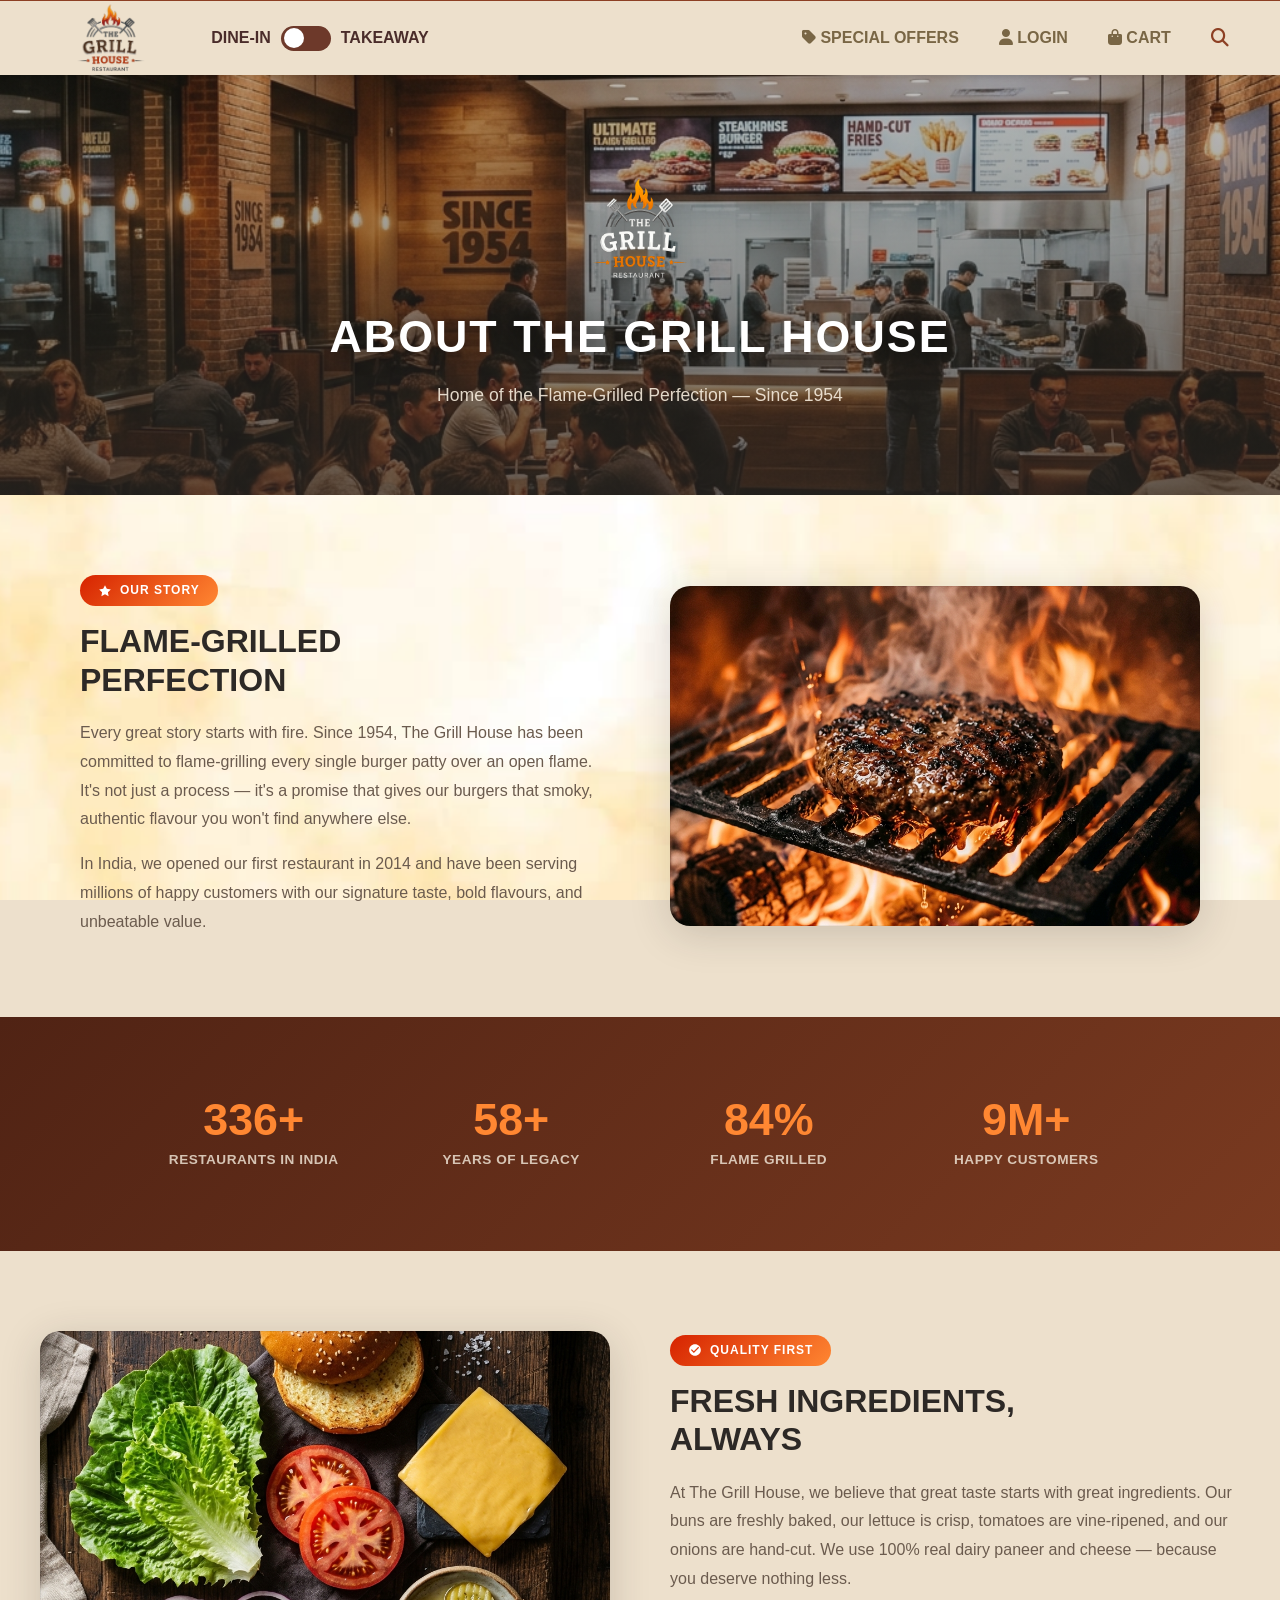
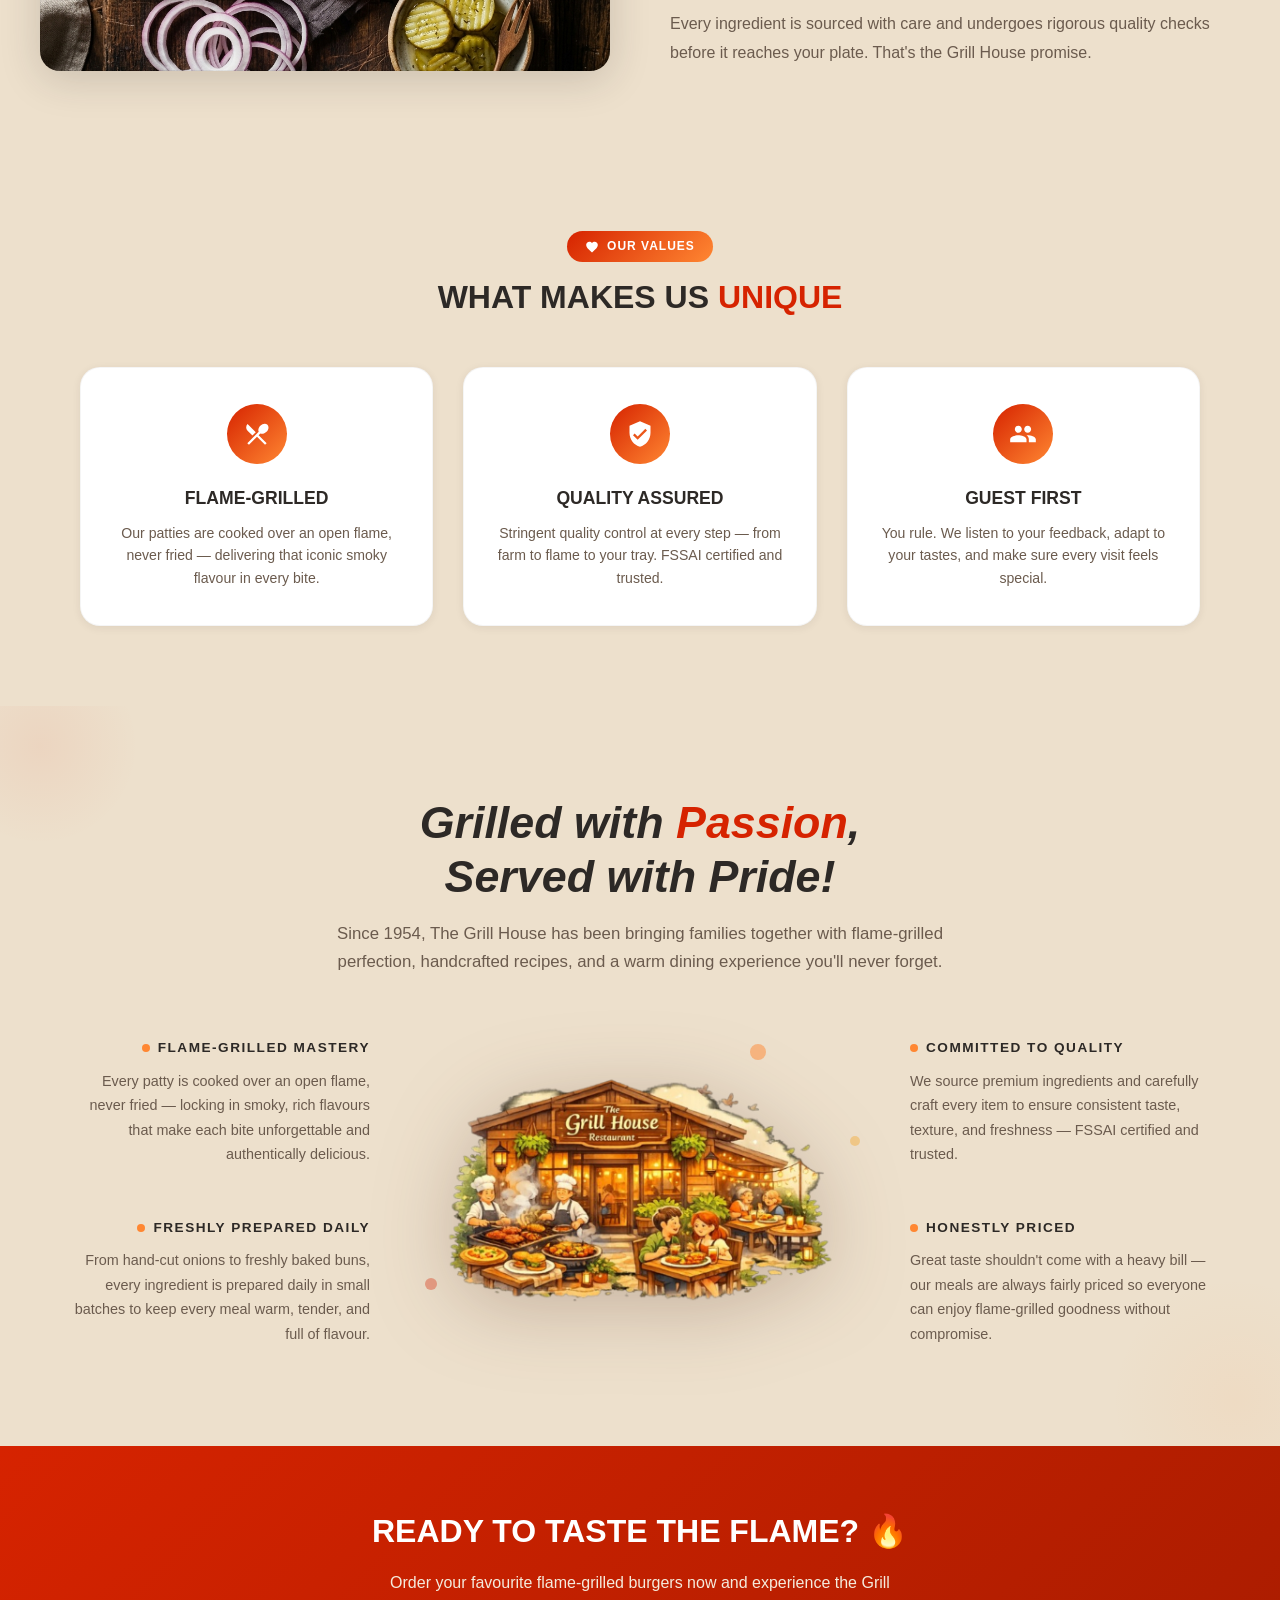
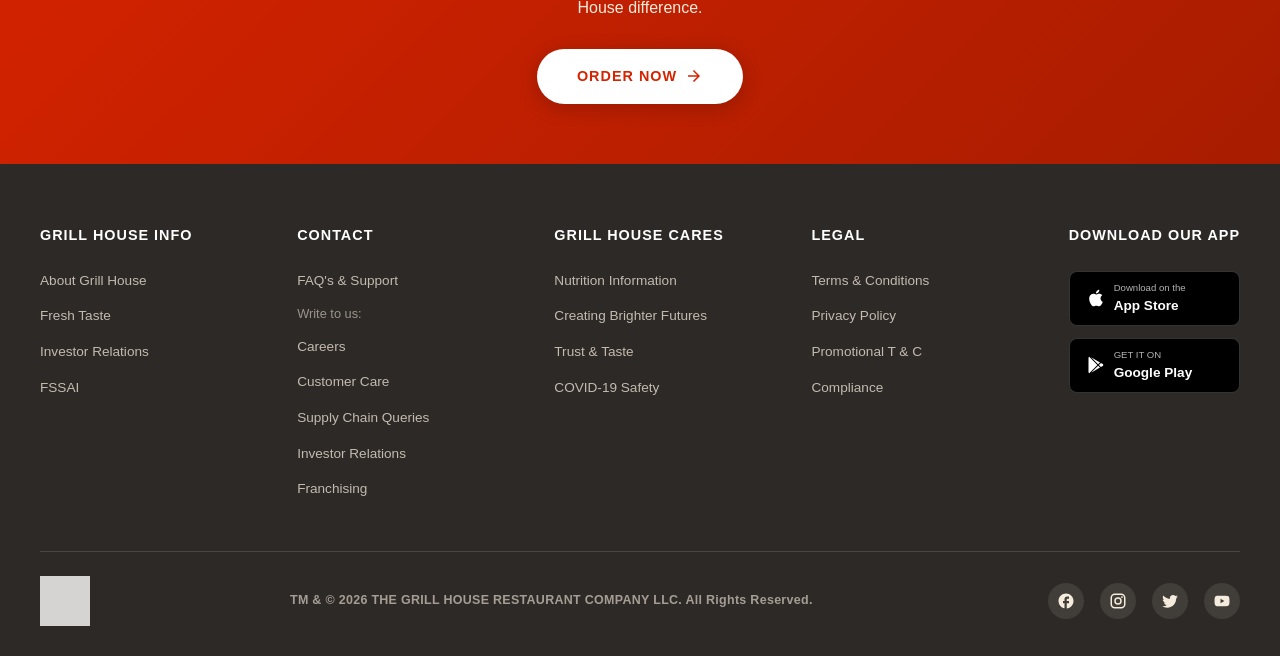
==== about.html @ 60cf0e02 "Initial commit - The Grill House website" ====
<!DOCTYPE html>
<html lang="en">
<head>
    <meta charset="UTF-8">
    <meta name="viewport" content="width=device-width, initial-scale=1.0">
    <title>The Grill House</title>
    <link href="https://fonts.googleapis.com/css2?family=Poppins:wght@400;500;600;700&display=swap" rel="stylesheet">
    <link rel="stylesheet" href="styles.css">
    <link rel="stylesheet" href="about.css">
    <link rel="stylesheet" href="los.css">
    <link rel="stylesheet" href="style.css">
    <link rel="stylesheet" href="https://cdnjs.cloudflare.com/ajax/libs/font-awesome/6.4.0/css/all.min.css">
</head>
<body>
  <!-- ================= LOGIN POPUP ================= -->
<div class="login-overlay" id="loginOverlay">
    <div class="login-popup">
        <button class="close-popup">&times;</button>
        <div class="login-logo">
            <img src="images/logo 1.png" alt="Logo">
        </div>
        <h2>Welcome</h2>
        <p class="login-text" id="loginMessage">
            Enter your mobile number to continue
        </p>
        <!-- Name (Only New Customer) -->
        <div class="input-box" id="nameBox" style="display:none;">
            <input type="text" id="txtName"placeholder="Enter your full name">
        </div>
        <!-- Mobile Number -->
        <div class="mobile-box" id="mobileBox">
            <span>+91</span>
            <input type="text" id="txtPhone"maxlength="10"placeholder="Enter mobile number">
        </div>
        <!-- OTP Box (Hidden) -->
        <div class="input-box" id="otpBox" style="display:none;">
            <input type="text"id="txtOTP"maxlength="6"placeholder="Enter 6 Digit OTP">
        </div>
        <!-- Main Button -->
        <button id="continueBtn">
            CONTINUE
        </button>
        <!-- Back Button -->
        <button id="backBtn" style="display:none;
                   margin-top:10px;
                   width:100%;
                   padding:12px;
                   border:none;
                   border-radius:8px;
                   cursor:pointer;
                   background:#ececec;">
            BACK
        </button>
      
        <div class="popup-footer">
            By continuing you agree to our
            <a href="#">Terms & Conditions</a>
            &
            <a href="#">Privacy Policy</a>
        </div>
    </div>
</div>
  <div class="about-page">
  <nav class="navbar">
    <div class="nav-left">
        <img src="images/logo 1.png" alt="Logo" class="logo-img">
        <div class="toggle-container" onclick="toggleMode()">
            <span class="label-text">DINE-IN</span>
            <div id="switch" class="toggle-switch"></div>
            <span class="label-text">TAKEAWAY</span>
        </div>
    </div>
    
    <div class="nav-right">
        <span class="nav-item" onclick="window.location.href='special.html'"><i class="fas fa-tag"></i> SPECIAL OFFERS</span>
        <!-- <span class="nav-item"><i class="fas fa-chair"></i> TABLE ZONE</span> -->
        <span class="nav-item" id="loginBtn">
    <i class="fas fa-user"></i> LOGIN
</span>
        <span class="nav-item"><i class="fas fa-shopping-bag"></i> CART</span>
        <button class="search-btn" onclick="window.location.href='search.html'"><i class="fas fa-search"></i></button>
    </div>
</nav>
    <!-- ===== MAIN CONTENT ===== -->
    <main class="about-main">
      <!-- Hero -->
      <section class="about-hero">
        <img src="assets/about-hero.png" alt="The Grill House Restaurant" class="about-hero-img" />
        <div class="about-hero-overlay">
          <img src="images/logo.png" alt="The Grill House Restaurant" class="hero-logo" />
          <h1>About The Grill House</h1>
          <p>Home of the Flame-Grilled Perfection — Since 1954</p>
        </div>
      </section>
      <!-- Our Story -->
      <section class="about-section reveal">
        <div class="content-row">
          <div class="content-text">
            <div class="section-badge">
              <svg viewBox="0 0 24 24"><path d="M12 2l3.09 6.26L22 9.27l-5 4.87 1.18 6.88L12 17.77l-6.18 3.25L7 14.14 2 9.27l6.91-1.01L12 2z"/></svg>
              Our Story
            </div>
            <h2 class="section-title">Flame-Grilled<br/>Perfection</h2>
            <p class="section-text">
              Every great story starts with fire. Since 1954, The Grill House has been committed to flame-grilling every single burger patty over an open flame. It's not just a process — it's a promise that gives our burgers that smoky, authentic flavour you won't find anywhere else.
            </p>
            <p class="section-text" style="margin-top: 16px;">
              In India, we opened our first restaurant in 2014 and have been serving millions of happy customers with our signature taste, bold flavours, and unbeatable value.
            </p>
          </div>
          <div class="content-image">
            <img src="assets/flame-grilled.png" alt="Flame-grilled burger patty" />
          </div>
        </div>
      </section>
      <!-- Stats -->
      <section class="stats-section">
        <div class="stats-grid reveal">
          <div class="stat-item">
            <div class="stat-number" data-target="400" data-suffix="+">0</div>
            <div class="stat-label">Restaurants in India</div>
          </div>
          <div class="stat-item">
            <div class="stat-number" data-target="70" data-suffix="+">0</div>
            <div class="stat-label">Years of Legacy</div>
          </div>
          <div class="stat-item">
            <div class="stat-number" data-target="100" data-suffix="%">0</div>
            <div class="stat-label">Flame Grilled</div>
          </div>
          <div class="stat-item">
            <div class="stat-number" data-target="11" data-suffix="M+">0</div>
            <div class="stat-label">Happy Customers</div>
          </div>
        </div>
      </section>
      <!-- Fresh Ingredients -->
      <section class="about-section alt-bg">
        <div class="about-section-inner reveal">
          <div class="content-row reverse">
            <div class="content-text">
              <div class="section-badge">
                <svg viewBox="0 0 24 24"><path d="M12 2C6.48 2 2 6.48 2 12s4.48 10 10 10 10-4.48 10-10S17.52 2 12 2zm-2 15l-5-5 1.41-1.41L10 14.17l7.59-7.59L19 8l-9 9z"/></svg>
                Quality First
              </div>
              <h2 class="section-title">Fresh Ingredients,<br/>Always</h2>
              <p class="section-text">
                At The Grill House, we believe that great taste starts with great ingredients. Our buns are freshly baked, our lettuce is crisp, tomatoes are vine-ripened, and our onions are hand-cut. We use 100% real dairy paneer and cheese — because you deserve nothing less.
              </p>
              <p class="section-text" style="margin-top: 16px;">
                Every ingredient is sourced with care and undergoes rigorous quality checks before it reaches your plate. That's the Grill House promise.
              </p>
            </div>
            <div class="content-image">
              <img src="assets/fresh-ingredients.png" alt="Fresh burger ingredients" />
            </div>
          </div>
        </div>
      </section>
      <!-- Our Values -->
      <section class="about-section">
        <div style="text-align: center;" class="reveal">
          <div class="section-badge" style="margin: 0 auto 16px;">
            <svg viewBox="0 0 24 24"><path d="M12 21.35l-1.45-1.32C5.4 15.36 2 12.28 2 8.5 2 5.42 4.42 3 7.5 3c1.74 0 3.41.81 4.5 2.09C13.09 3.81 14.76 3 16.5 3 19.58 3 22 5.42 22 8.5c0 3.78-3.4 6.86-8.55 11.54L12 21.35z"/></svg>
            Our Values
          </div>
          <h2 class="section-title" style="text-align: center;">What Makes Us <span style="color: var(--bk-red);">Unique</span></h2>
        </div>
        <div class="values-grid">
          <div class="value-card reveal">
            <div class="value-icon">
              <svg viewBox="0 0 24 24"><path d="M8.1 13.34l2.83-2.83L3.91 3.5a4.008 4.008 0 0 0 0 5.66l4.19 4.18zm6.78-1.81c1.53.71 3.68.21 5.27-1.38 1.91-1.91 2.28-4.65.81-6.12-1.46-1.46-4.2-1.1-6.12.81-1.59 1.59-2.09 3.74-1.38 5.27L3.7 19.87l1.41 1.41L12 14.41l6.88 6.88 1.41-1.41L13.41 13l1.47-1.47z"/></svg>
            </div>
            <h3>Flame-Grilled</h3>
            <p>Our patties are cooked over an open flame, never fried — delivering that iconic smoky flavour in every bite.</p>
          </div>
          <div class="value-card reveal">
            <div class="value-icon">
              <svg viewBox="0 0 24 24"><path d="M12 1L3 5v6c0 5.55 3.84 10.74 9 12 5.16-1.26 9-6.45 9-12V5l-9-4zm-2 16l-4-4 1.41-1.41L10 14.17l6.59-6.59L18 9l-8 8z"/></svg>
            </div>
            <h3>Quality Assured</h3>
            <p>Stringent quality control at every step — from farm to flame to your tray. FSSAI certified and trusted.</p>
          </div>
          <div class="value-card reveal">
            <div class="value-icon">
              <svg viewBox="0 0 24 24"><path d="M16 11c1.66 0 2.99-1.34 2.99-3S17.66 5 16 5c-1.66 0-3 1.34-3 3s1.34 3 3 3zm-8 0c1.66 0 2.99-1.34 2.99-3S9.66 5 8 5C6.34 5 5 6.34 5 8s1.34 3 3 3zm0 2c-2.33 0-7 1.17-7 3.5V19h14v-2.5c0-2.33-4.67-3.5-7-3.5zm8 0c-.29 0-.62.02-.97.05 1.16.84 1.97 1.97 1.97 3.45V19h6v-2.5c0-2.33-4.67-3.5-7-3.5z"/></svg>
            </div>
            <h3>Guest First</h3>
            <p>You rule. We listen to your feedback, adapt to your tastes, and make sure every visit feels special.</p>
          </div>
        </div>
      </section>
      <!-- Grilled with Passion Section -->
      <section class="passion-section">
        <div class="passion-header reveal">
          <h2>Grilled with <span>Passion</span>,<br/>Served with Pride!</h2>
          <p class="passion-subtitle">
            Since 1954, The Grill House has been bringing families together with flame-grilled perfection,
            handcrafted recipes, and a warm dining experience you'll never forget.
          </p>
        </div>
        <div class="passion-layout reveal">
          <!-- Left Features -->
          <div class="passion-features-left">
            <div class="passion-feature">
              <h3><span class="feature-dot"></span> Flame-Grilled Mastery</h3>
              <p>
                Every patty is cooked over an open flame, never fried — locking in smoky, rich flavours that
                make each bite unforgettable and authentically delicious.
              </p>
            </div>
            <div class="passion-feature">
              <h3><span class="feature-dot"></span> Freshly Prepared Daily</h3>
              <p>
                From hand-cut onions to freshly baked buns, every ingredient is prepared daily in small batches
                to keep every meal warm, tender, and full of flavour.
              </p>
            </div>
          </div>
          <!-- Center Image -->
          <div class="passion-center">
            <img src="assets/grillhouse-illustration.png" alt="The Grill House Restaurant Illustration" class="passion-center-img" />
            <span class="deco-spark"></span>
            <span class="deco-spark"></span>
            <span class="deco-spark"></span>
          </div>
          <!-- Right Features -->
          <div class="passion-features-right">
            <div class="passion-feature">
              <h3><span class="feature-dot"></span> Committed to Quality</h3>
              <p>
                We source premium ingredients and carefully craft every item to ensure consistent taste,
                texture, and freshness — FSSAI certified and trusted.
              </p>
            </div>
            <div class="passion-feature">
              <h3><span class="feature-dot"></span> Honestly Priced</h3>
              <p>
                Great taste shouldn't come with a heavy bill — our meals are always fairly priced so everyone
                can enjoy flame-grilled goodness without compromise.
              </p>
            </div>
          </div>
        </div>
      </section>
      <!-- CTA -->
      <section class="cta-banner">
        <h2 class="reveal">Ready to Taste the Flame? 🔥</h2>
        <p class="reveal">Order your favourite flame-grilled burgers now and experience the Grill House difference.</p>
        <a href="menu.html" class="cta-btn reveal">
          Order Now
          <svg width="18" height="18" viewBox="0 0 24 24" fill="currentColor"><path d="M12 4l-1.41 1.41L16.17 11H4v2h12.17l-5.58 5.59L12 20l8-8z"/></svg>
        </a>
      </section>
    </main>
    <!-- ===== FOOTER ===== -->
    <footer class="footer">
      <div class="footer-content">
        <div class="footer-section">
          <h3>Grill House Info</h3>
          <ul>
            <li><a href="about.html">About Grill House</a></li>
            <li><a href="#">Fresh Taste</a></li>
            <li><a href="#">Investor Relations</a></li>
            <li><a href="#">FSSAI</a></li>
          </ul>
        </div>
        <div class="footer-section">
          <h3>Contact</h3>
          <ul>
            <li><a href="#">FAQ's &amp; Support</a></li>
            <li class="sub-label">Write to us:</li>
            <li><a href="#">Careers</a></li>
            <li><a href="#">Customer Care</a></li>
            <li><a href="#">Supply Chain Queries</a></li>
            <li><a href="#">Investor Relations</a></li>
            <li><a href="#">Franchising</a></li>
          </ul>
        </div>
        <div class="footer-section">
          <h3>Grill House Cares</h3>
          <ul>
            <li><a href="#">Nutrition Information</a></li>
            <li><a href="#">Creating Brighter Futures</a></li>
            <li><a href="#">Trust &amp; Taste</a></li>
            <li><a href="#">COVID-19 Safety</a></li>
          </ul>
        </div>
        <div class="footer-section">
          <h3>Legal</h3>
          <ul>
            <li><a href="#">Terms &amp; Conditions</a></li>
            <li><a href="#">Privacy Policy</a></li>
            <li><a href="#">Promotional T &amp; C</a></li>
            <li><a href="#">Compliance</a></li>
          </ul>
        </div>
        <div class="footer-apps">
          <h3>Download Our App</h3>
          <a href="#" class="app-badge" aria-label="Download on App Store">
            <svg viewBox="0 0 24 24"><path d="M18.71 19.5C17.88 20.74 17 21.95 15.66 21.97C14.32 22 13.89 21.2 12.37 21.2C10.84 21.2 10.37 21.95 9.1 22C7.79 22.05 6.8 20.68 5.96 19.47C4.25 17 2.94 12.45 4.7 9.39C5.57 7.87 7.13 6.91 8.82 6.88C10.1 6.86 11.32 7.75 12.11 7.75C12.89 7.75 14.37 6.68 15.92 6.84C16.57 6.87 18.39 7.1 19.56 8.82C19.47 8.88 17.39 10.1 17.41 12.63C17.44 15.65 20.06 16.66 20.09 16.67C20.06 16.74 19.67 18.11 18.71 19.5ZM13 3.5C13.73 2.67 14.94 2.04 15.94 2C16.07 3.17 15.6 4.35 14.9 5.19C14.21 6.04 13.07 6.7 11.95 6.61C11.8 5.46 12.36 4.26 13 3.5Z"/></svg>
            <div class="app-badge-text">
              <span>Download on the</span>
              <strong>App Store</strong>
            </div>
          </a>
          <a href="#" class="app-badge" aria-label="Get it on Google Play">
            <svg viewBox="0 0 24 24"><path d="M3 20.5V3.5C3 2.91 3.34 2.39 3.84 2.15L13.69 12L3.84 21.85C3.34 21.6 3 21.09 3 20.5ZM16.81 15.12L6.05 21.34L14.54 12.85L16.81 15.12ZM20.16 10.81C20.5 11.08 20.75 11.5 20.75 12C20.75 12.5 20.53 12.9 20.18 13.18L17.89 14.5L15.39 12L17.89 9.5L20.16 10.81ZM6.05 2.66L16.81 8.88L14.54 11.15L6.05 2.66Z"/></svg>
            <div class="app-badge-text">
              <span>GET IT ON</span>
              <strong>Google Play</strong>
            </div>
          </a>
        </div>
      </div>
      <div class="footer-bottom">
        <div class="footer-bottom-left">
          <img src="assets/logo.png" alt="The Grill House Restaurant" class="footer-bottom-logo" />
          <span class="footer-copyright">TM & © 2026 THE GRILL HOUSE RESTAURANT COMPANY LLC. All Rights Reserved.</span>
        </div>
        <div class="footer-socials">
          <a href="#" class="social-icon" aria-label="Facebook">
            <svg viewBox="0 0 24 24"><path d="M22 12c0-5.52-4.48-10-10-10S2 6.48 2 12c0 4.84 3.44 8.87 8 9.8V15H8v-3h2V9.5C10 7.57 11.57 6 13.5 6H16v3h-2c-.55 0-1 .45-1 1v2h3v3h-3v6.95c5.05-.5 9-4.76 9-9.95z"/></svg>
          </a>
          <a href="#" class="social-icon" aria-label="Instagram">
            <svg viewBox="0 0 24 24"><path d="M7.8 2h8.4C19.4 2 22 4.6 22 7.8v8.4a5.8 5.8 0 0 1-5.8 5.8H7.8C4.6 22 2 19.4 2 16.2V7.8A5.8 5.8 0 0 1 7.8 2m-.2 2A3.6 3.6 0 0 0 4 7.6v8.8C4 18.39 5.61 20 7.6 20h8.8a3.6 3.6 0 0 0 3.6-3.6V7.6C20 5.61 18.39 4 16.4 4H7.6m9.65 1.5a1.25 1.25 0 1 1 0 2.5 1.25 1.25 0 0 1 0-2.5M12 7a5 5 0 1 1 0 10 5 5 0 0 1 0-10m0 2a3 3 0 1 0 0 6 3 3 0 0 0 0-6z"/></svg>
          </a>
          <a href="#" class="social-icon" aria-label="Twitter">
            <svg viewBox="0 0 24 24"><path d="M22.46 6c-.77.35-1.6.58-2.46.69.88-.53 1.56-1.37 1.88-2.38-.83.5-1.75.85-2.72 1.05C18.37 4.5 17.26 4 16 4c-2.35 0-4.27 1.92-4.27 4.29 0 .34.04.67.11.98C8.28 9.09 5.11 7.38 3 4.79c-.37.63-.58 1.37-.58 2.15 0 1.49.75 2.81 1.91 3.56-.71 0-1.37-.2-1.95-.5v.03c0 2.08 1.48 3.82 3.44 4.21a4.22 4.22 0 0 1-1.93.07 4.28 4.28 0 0 0 4 2.98 8.521 8.521 0 0 1-5.33 1.84c-.34 0-.68-.02-1.02-.06C3.44 20.29 5.7 21 8.12 21 16 21 20.33 14.46 20.33 8.79c0-.19 0-.37-.01-.56.84-.6 1.56-1.36 2.14-2.23z"/></svg>
          </a>
          <a href="#" class="social-icon" aria-label="YouTube">
            <svg viewBox="0 0 24 24"><path d="M10 15l5.19-3L10 9v6m11.56-7.83c.13.47.22 1.1.28 1.9.07.8.1 1.49.1 2.09L22 12c0 2.19-.16 3.8-.44 4.83-.25.9-.83 1.48-1.73 1.73-.47.13-1.33.22-2.65.28-1.3.07-2.49.1-3.59.1L12 19c-4.19 0-6.8-.16-7.83-.44-.9-.25-1.48-.83-1.73-1.73-.13-.47-.22-1.1-.28-1.9-.07-.8-.1-1.49-.1-2.09L2 12c0-2.19.16-3.8.44-4.83.25-.9.83-1.48 1.73-1.73.47-.13 1.33-.22 2.65-.28 1.3-.07 2.49-.1 3.59-.1L12 5c4.19 0 6.8.16 7.83.44.9.25 1.48.83 1.73 1.73z"/></svg>
          </a>
        </div>
      </div>
    </footer>
  </div>
  <script src="cart.js"></script>
<script src="script.js"></script>
<script src="js/firebase-login.js"></script>
</body>
</html>
---- styles.css ----
/* ===== THE GRILL HOUSE RESTAURANT - SHARED STYLES ===== */

/* Google Font Import - "Outfit" gives a rounded, bold, friendly feel similar to The Grill House's "Flame" font */
@import url('https://fonts.googleapis.com/css2?family=Outfit:wght@400;500;600;700;800;900&display=swap');

/* ===== CSS VARIABLES (Design Tokens) ===== */
:root {
  /* Brand Colors */
  --bk-red: #D62300;
  --bk-red-dark: #A81C00;
  --bk-orange: #FF8732;
  --bk-yellow: #F5A623;
  --bk-brown: #502314;
  --bk-brown-light: #7A3A20;

  /* Backgrounds */
  --bg-cream: #F5EBDC;
  --bg-cream-dark: #EDE0CC;
  --bg-white: #FFFFFF;
  --bg-footer: #2D2926;
  --bg-overlay: rgba(0, 0, 0, 0.55);

  /* Text */
  --text-primary: #2D2926;
  --text-secondary: #6B5B4E;
  --text-muted: #9A8C7F;
  --text-white: #FFFFFF;
  --text-cream: #F5EBDC;

  /* Spacing */
  --nav-height: 85px;

  /* Border Radius */
  --radius-sm: 8px;
  --radius-md: 12px;
  --radius-lg: 20px;
  --radius-xl: 28px;
  --radius-pill: 50px;

  /* Shadows */
  --shadow-sm: 0 2px 8px rgba(45, 41, 38, 0.08);
  --shadow-md: 0 4px 20px rgba(45, 41, 38, 0.12);
  --shadow-lg: 0 8px 40px rgba(45, 41, 38, 0.18);
  --shadow-glow: 0 0 30px rgba(214, 35, 0, 0.15);

  /* Transitions */
  --transition-fast: 0.2s ease;
  --transition-base: 0.3s ease;
  --transition-smooth: 0.4s cubic-bezier(0.25, 0.46, 0.45, 0.94);
}

/* ===== RESET & BASE ===== */
*,
*::before,
*::after {
  margin: 0;
  padding: 0;
  box-sizing: border-box;
}

html {
  scroll-behavior: smooth;
  -webkit-text-size-adjust: 100%;
}

body {
  font-family: 'Outfit', sans-serif;
  background-color: var(--bg-cream);
  color: var(--text-primary);
  line-height: 1.6;
  overflow-x: hidden;
  -webkit-font-smoothing: antialiased;
  -moz-osx-font-smoothing: grayscale;
}

a {
  text-decoration: none;
  color: inherit;
  transition: color var(--transition-fast);
}

img {
  max-width: 100%;
  height: auto;
  display: block;
}

ul, ol {
  list-style: none;
}

button {
  font-family: inherit;
  cursor: pointer;
  border: none;
  outline: none;
}

input {
  font-family: inherit;
  outline: none;
  border: none;
}

/* ===== HEADER / NAVBAR ===== */
.navbar {
  position: fixed;
  top: 0;
  left: 0;
  width: 100%;
  height: var(--nav-height);
  background: var(--bg-white);
  display: flex;
  align-items: center;
  justify-content: space-between;
  padding: 0 40px;
  z-index: 1000;
  box-shadow: var(--shadow-sm);
  transition: box-shadow var(--transition-base);
}

.navbar.scrolled {
  box-shadow: var(--shadow-md);
}

.nav-left {
  display: flex;
  align-items: center;
  gap: 28px;
}

.nav-logo {
  width: 56px;
  height: 56px;
  object-fit: contain;
  transition: transform var(--transition-base);
}

.nav-logo:hover {
  transform: scale(1.05);
}

/* Delivery / Dine-in Toggle */
.nav-toggle {
  display: flex;
  align-items: center;
  background: var(--bg-cream);
  border-radius: var(--radius-pill);
  padding: 4px;
  gap: 0;
}

.toggle-btn {
  padding: 8px 18px;
  border-radius: var(--radius-pill);
  font-size: 0.8rem;
  font-weight: 700;
  text-transform: uppercase;
  letter-spacing: 0.5px;
  color: var(--text-secondary);
  background: transparent;
  transition: all var(--transition-base);
  white-space: nowrap;
}

.toggle-btn.active {
  background: var(--bk-brown);
  color: var(--text-white);
}

.toggle-btn:hover:not(.active) {
  color: var(--text-primary);
}

/* Nav Right Links */
.nav-right {
  display: flex;
  align-items: center;
  gap: 24px;
}

.nav-link {
  display: flex;
  align-items: center;
  gap: 6px;
  font-size: 0.85rem;
  font-weight: 600;
  text-transform: uppercase;
  letter-spacing: 0.3px;
  color: var(--text-primary);
  transition: color var(--transition-fast);
  white-space: nowrap;
}

.nav-link:hover {
  color: var(--bk-red);
}

.nav-link svg {
  width: 18px;
  height: 18px;
  fill: currentColor;
}

.nav-link.active {
  color: var(--bk-red);
}

/* Mobile Menu Button */
.mobile-menu-btn {
  display: none;
  flex-direction: column;
  gap: 5px;
  padding: 6px;
  background: transparent;
}

.mobile-menu-btn span {
  display: block;
  width: 24px;
  height: 2.5px;
  background: var(--text-primary);
  border-radius: 2px;
  transition: all var(--transition-base);
}

/* ===== FOOTER ===== */
.footer {
  background: var(--bg-footer);
  color: var(--text-cream);
  padding: 60px 40px 30px;
}

.footer-content {
  max-width: 1200px;
  margin: 0 auto;
  display: grid;
  grid-template-columns: repeat(4, 1fr) auto;
  gap: 40px;
  padding-bottom: 40px;
  border-bottom: 1px solid rgba(245, 235, 220, 0.15);
}

.footer-section h3 {
  font-size: 0.9rem;
  font-weight: 800;
  text-transform: uppercase;
  letter-spacing: 1px;
  margin-bottom: 20px;
  color: var(--text-white);
}

.footer-section ul li {
  margin-bottom: 10px;
}

.footer-section ul li a {
  font-size: 0.85rem;
  font-weight: 400;
  color: var(--text-cream);
  opacity: 0.75;
  transition: opacity var(--transition-fast);
}

.footer-section ul li a:hover {
  opacity: 1;
  color: var(--bk-orange);
}

.footer-section .sub-label {
  font-size: 0.8rem;
  font-weight: 500;
  color: var(--text-cream);
  opacity: 0.55;
  margin-top: 12px;
  margin-bottom: 8px;
}

.footer-apps {
  display: flex;
  flex-direction: column;
  gap: 12px;
}

.footer-apps h3 {
  font-size: 0.9rem;
  font-weight: 800;
  text-transform: uppercase;
  letter-spacing: 1px;
  margin-bottom: 12px;
  color: var(--text-white);
}

.app-badge {
  display: inline-flex;
  align-items: center;
  gap: 8px;
  background: #000;
  color: #fff;
  padding: 8px 16px;
  border-radius: var(--radius-sm);
  font-size: 0.75rem;
  font-weight: 500;
  transition: transform var(--transition-fast);
  border: 1px solid rgba(255, 255, 255, 0.2);
}

.app-badge:hover {
  transform: translateY(-2px);
}

.app-badge svg {
  width: 20px;
  height: 20px;
  fill: #fff;
}

.app-badge-text span {
  display: block;
  font-size: 0.6rem;
  opacity: 0.7;
}

.app-badge-text strong {
  font-size: 0.85rem;
  font-weight: 700;
}

/* Footer Bottom */
.footer-bottom {
  max-width: 1200px;
  margin: 0 auto;
  display: flex;
  align-items: center;
  justify-content: space-between;
  padding-top: 24px;
}

.footer-bottom-left {
  display: flex;
  align-items: center;
  gap: 20px;
}

.footer-bottom-logo {
  width: 40px;
  height: 40px;
  object-fit: contain;
  filter: brightness(0) invert(1);
  opacity: 0.8;
}

.footer-copyright {
  font-size: 0.78rem;
  font-weight: 600;
  color: var(--text-cream);
  opacity: 0.6;
  letter-spacing: 0.3px;
}

.footer-socials {
  display: flex;
  gap: 16px;
}

.social-icon {
  width: 36px;
  height: 36px;
  display: flex;
  align-items: center;
  justify-content: center;
  border-radius: 50%;
  background: rgba(245, 235, 220, 0.1);
  transition: all var(--transition-base);
}

.social-icon:hover {
  background: var(--bk-red);
  transform: translateY(-2px);
}

.social-icon svg {
  width: 18px;
  height: 18px;
  fill: var(--text-cream);
}

/* ===== UTILITY CLASSES ===== */
.container {
  max-width: 1200px;
  margin: 0 auto;
  padding: 0 20px;
}

/* ===== RESPONSIVE ===== */
@media (max-width: 1024px) {
  .navbar {
    padding: 0 20px;
  }

  .footer-content {
    grid-template-columns: repeat(2, 1fr);
    gap: 30px;
  }
}

@media (max-width: 768px) {
  .navbar {
    padding: 0 16px;
  }

  .nav-toggle,
  .nav-right .nav-link:not(.nav-link-login) {
    display: none;
  }

  .mobile-menu-btn {
    display: flex;
  }

  .nav-right {
    gap: 16px;
  }

  .footer {
    padding: 40px 20px 24px;
  }

  .footer-content {
    grid-template-columns: 1fr 1fr;
    gap: 24px;
  }

  .footer-bottom {
    flex-direction: column;
    gap: 16px;
    text-align: center;
  }
}

@media (max-width: 480px) {
  .footer-content {
    grid-template-columns: 1fr;
  }
}
---- about.css ----
/* --- NAVBAR --- */
.navbar{
    display:flex;
    align-items:center;
    justify-content:space-between;
    padding:0 40px;
    background:  #FEF2D8;
    height:80px;
    border-top:1px solid #8d4024;
    box-shadow:0 2px 5px rgba(0,0,0,.1);

    position:relative;
    z-index:9999;
    overflow:hidden;
    box-sizing:border-box;
}
.nav-left {
    display: flex;
    align-items: center;
    gap: 40px;
    flex: 1;
}
.logo-img{
    width:90px;
    height:auto;
    display:block;
    margin:0;
}
.nav-middle {
    flex: 0 1 auto;
    display: flex;
    justify-content: center;
}
.special-offers {
    background: linear-gradient(135deg, #8d4024, #b35633);
    color: white !important;
    padding: 12px 30px;
    border-radius: 50px;
    font-weight: 900;
    font-size: 14px;
    text-transform: uppercase;
    letter-spacing: 0.5px;
    display: flex;
    align-items: center;
    gap: 10px;
    cursor: pointer;
    transition: 0.4s;
}
.nav-right {
    flex: 1;
    display: flex;
    justify-content: right;
    align-items: center;
    gap: 40px;
}
.nav-item, .nav-item i {
    color: #796645;
    font-weight: 900;
    font-size: 14px;
    text-transform: uppercase;
    cursor: pointer;
}
.nav-item.active, .nav-item.active i {
    color: #6d392a !important;
}

.toggle-container {
    display: flex;
    align-items: center;
    gap: 10px;
    font-weight: 900;
    color: #4a2c2a;
    cursor: pointer;
    text-transform: uppercase;
}
.toggle-switch {
    width: 50px;
    height: 25px;
    background-color: #6d392a;
    border-radius: 20px;
    position: relative;
}
.toggle-switch::after {
    content: '';
    position: absolute;
    width: 20px;
    height: 20px;
    background-color: white;
    border-radius: 50%;
    top: 2.5px;
    left: 3px;
    transition: 0.3s;
}
.toggle-container.switched .toggle-switch::after {
    left: 27px;
}
.search-btn {
    background: none;
    border: none;
    font-size: 18px;
    cursor: pointer;
    color: #8d4024;
}

/* ===== ABOUT PAGE SPECIFIC STYLES ===== */
.about-page {
  min-height: 100vh;
  display: flex;
  flex-direction: column;
  background: url('assets/about-background.png.png') center/cover fixed no-repeat;
}

.about-main {
  flex: 1;
}

/* Hero Section */
.about-hero {
  position: relative;
  height: 420px;
  overflow: hidden;
}

.about-hero-img {
  width: 100%;
  height: 500px;
  object-fit:cover;
}

.about-hero-overlay {
  position: absolute;
  inset: 0;
  background: linear-gradient(
    to bottom,
    rgba(45, 41, 38, 0.3) 0%,
    rgba(45, 41, 38, 0.7) 100%
  );
  display: flex;
  flex-direction: column;
  align-items: center;
  justify-content: center;
  text-align: center;
  padding: 20px;
}

.hero-logo {
  width: 170px;
  height: 180px;
  margin-bottom: -40px;
  animation: heroPulse 3s ease-in-out infinite;
  filter: drop-shadow(0 4px 12px rgba(0,0,0,0.3));
}

@keyframes heroPulse {
  0%, 100% { transform: scale(1); }
  50% { transform: scale(1.06); }
}

.about-hero-overlay h1 {
  font-size: 2.8rem;
  font-weight: 900;
  color: var(--text-white);
  text-transform: uppercase;
  letter-spacing: 2px;
  text-shadow: 0 2px 20px rgba(0, 0, 0, 0.5);
  margin-bottom: 8px;
}

.about-hero-overlay p {
  font-size: 1.1rem;
  font-weight: 400;
  color: var(--text-cream);
  opacity: 0.9;
  max-width: 500px;
}

/* Section Styles */
.about-section {
  padding: 80px 40px;
  max-width: 1200px;
  margin: 0 auto;
}

.about-section.alt-bg {
  background: transparent;
  max-width: 100%;
  padding-left: 40px;
  padding-right: 40px;
}

.about-section.alt-bg .about-section-inner {
  max-width: 1200px;
  margin: 0 auto;
}

.section-badge {
  display: inline-flex;
  align-items: center;
  gap: 8px;
  background: linear-gradient(135deg, var(--bk-red), var(--bk-orange));
  color: var(--text-white);
  padding: 6px 18px;
  border-radius: var(--radius-pill);
  font-size: 0.75rem;
  font-weight: 700;
  text-transform: uppercase;
  letter-spacing: 1px;
  margin-bottom: 16px;
}

.section-badge svg {
  width: 14px;
  height: 14px;
  fill: currentColor;
}

.section-title {
  font-size: 2rem;
  font-weight: 900;
  color: var(--text-primary);
  text-transform: uppercase;
  line-height: 1.2;
  margin-bottom: 20px;
}

.section-text {
  font-size: 1rem;
  color: var(--text-secondary);
  line-height: 1.8;
  max-width: 640px;
}

/* Content Row (Text + Image side by side) */
.content-row {
  display: grid;
  grid-template-columns: 1fr 1fr;
  gap: 60px;
  align-items: center;
}

.content-row.reverse {
  direction: rtl;
}

.content-row.reverse > * {
  direction: ltr;
}

.content-image {
  border-radius: var(--radius-lg);
  overflow: hidden;
  box-shadow: var(--shadow-lg);
  position: relative;
}

.content-image::after {
  content: '';
  position: absolute;
  inset: 0;
  border-radius: var(--radius-lg);
  box-shadow: inset 0 0 0 1px rgba(0, 0, 0, 0.06);
  pointer-events: none;
}

.content-image img {
  width: 100%;
  height: 340px;
  object-fit: cover;
  transition: transform 0.6s ease;
}

.content-image:hover img {
  transform: scale(1.03);
}

/* Stats Section */
.stats-section {
  background: linear-gradient(135deg, var(--bk-brown), var(--bk-brown-light));
  padding: 60px 40px;
}

.stats-grid {
  max-width: 1000px;
  margin: 0 auto;
  display: grid;
  grid-template-columns: repeat(4, 1fr);
  gap: 30px;
  text-align: center;
}

.stat-item {
  padding: 20px;
}

.stat-number {
  font-size: 2.8rem;
  font-weight: 900;
  color: var(--bk-orange);
  line-height: 1;
  margin-bottom: 8px;
}

.stat-label {
  font-size: 0.85rem;
  font-weight: 600;
  color: var(--text-cream);
  opacity: 0.8;
  text-transform: uppercase;
  letter-spacing: 0.5px;
}

/* Values Section */
.values-grid {
  display: grid;
  grid-template-columns: repeat(3, 1fr);
  gap: 30px;
  margin-top: 50px;
}

.value-card {
  background: var(--bg-white);
  border-radius: var(--radius-lg);
  padding: 36px 28px;
  text-align: center;
  box-shadow: var(--shadow-sm);
  transition: all var(--transition-smooth);
  border: 1px solid rgba(0, 0, 0, 0.04);
}

.value-card:hover {
  transform: translateY(-6px);
  box-shadow: var(--shadow-lg);
}

.value-icon {
  width: 60px;
  height: 60px;
  margin: 0 auto 20px;
  background: linear-gradient(135deg, var(--bk-red), var(--bk-orange));
  border-radius: 50%;
  display: flex;
  align-items: center;
  justify-content: center;
  transition: transform var(--transition-base);
}

.value-card:hover .value-icon {
  transform: scale(1.1) rotate(5deg);
}

.value-icon svg {
  width: 28px;
  height: 28px;
  fill: var(--text-white);
}

.value-card h3 {
  font-size: 1.1rem;
  font-weight: 800;
  color: var(--text-primary);
  margin-bottom: 10px;
  text-transform: uppercase;
}

.value-card p {
  font-size: 0.88rem;
  color: var(--text-secondary);
  line-height: 1.6;
}

/* Timeline Section */
.timeline {
  position: relative;
  max-width: 700px;
  margin: 40px auto 0;
  padding-left: 40px;
}

.timeline::before {
  content: '';
  position: absolute;
  left: 15px;
  top: 0;
  bottom: 0;
  width: 3px;
  background: linear-gradient(to bottom, var(--bk-red), var(--bk-orange), var(--bk-yellow));
  border-radius: 3px;
}

.timeline-item {
  position: relative;
  padding-bottom: 40px;
}

.timeline-item:last-child {
  padding-bottom: 0;
}

.timeline-dot {
  position: absolute;
  left: -32px;
  top: 4px;
  width: 18px;
  height: 18px;
  background: var(--bk-red);
  border-radius: 50%;
  border: 3px solid var(--bg-cream);
  box-shadow: 0 0 0 3px var(--bk-red);
}

.timeline-year {
  font-size: 0.8rem;
  font-weight: 700;
  color: var(--bk-red);
  text-transform: uppercase;
  letter-spacing: 1px;
  margin-bottom: 4px;
}

.timeline-title {
  font-size: 1.1rem;
  font-weight: 800;
  color: var(--text-primary);
  margin-bottom: 6px;
}

.timeline-text {
  font-size: 0.88rem;
  color: var(--text-secondary);
  line-height: 1.6;
}

/* CTA Banner */
.cta-banner {
  background: linear-gradient(135deg, var(--bk-red), var(--bk-red-dark));
  padding: 60px 40px;
  text-align: center;
}

.cta-banner h2 {
  font-size: 2rem;
  font-weight: 900;
  color: var(--text-white);
  text-transform: uppercase;
  margin-bottom: 12px;
}

.cta-banner p {
  font-size: 1rem;
  color: var(--text-cream);
  opacity: 0.9;
  margin-bottom: 28px;
  max-width: 500px;
  margin-left: auto;
  margin-right: auto;
}

.cta-btn {
  display: inline-flex;
  align-items: center;
  gap: 8px;
  padding: 16px 40px;
  background: var(--text-white);
  color: var(--bk-red);
  font-size: 0.9rem;
  font-weight: 800;
  text-transform: uppercase;
  letter-spacing: 1px;
  border-radius: var(--radius-pill);
  transition: all var(--transition-base);
  box-shadow: 0 4px 20px rgba(0, 0, 0, 0.2);
}

.cta-btn:hover {
  transform: translateY(-3px);
  box-shadow: 0 8px 30px rgba(0, 0, 0, 0.3);
  background: var(--bk-yellow);
  color: var(--text-primary);
}

/* Scroll-Reveal Animation */
.reveal {
  opacity: 0;
  transform: translateY(40px);
  transition: opacity 0.6s ease, transform 0.6s ease;
}

.reveal.visible {
  opacity: 1;
  transform: translateY(0);
}

/* Responsive */
@media (max-width: 1024px) {
  .content-row {
    gap: 40px;
  }

  .about-section {
    padding: 60px 24px;
  }
}

@media (max-width: 768px) {
  .about-hero {
    height: 300px;
  }

  .about-hero-overlay h1 {
    font-size: 1.8rem;
  }

  .hero-logo {
    width: 60px;
    height: 60px;
  }

  .content-row {
    grid-template-columns: 1fr;
    gap: 30px;
  }

  .content-row.reverse {
    direction: ltr;
  }

  .stats-grid {
    grid-template-columns: repeat(2, 1fr);
    gap: 20px;
  }

  .values-grid {
    grid-template-columns: 1fr;
    gap: 20px;
  }

  .section-title {
    font-size: 1.5rem;
  }

  .about-section {
    padding: 50px 20px;
  }

  .cta-banner {
    padding: 40px 20px;
  }

  .cta-banner h2 {
    font-size: 1.5rem;
  }
}

@media (max-width: 480px) {
  .about-hero {
    height: 240px;
  }

  .about-hero-overlay h1 {
    font-size: 1.4rem;
  }

  .stat-number {
    font-size: 2rem;
  }

  .stats-grid {
    grid-template-columns: 1fr 1fr;
  }
}

/* ===== GRILLED WITH PASSION SECTION ===== */
.passion-section {
  padding: 90px 40px 100px;
  background: transparent;
  position: relative;
  overflow: hidden;
}

.passion-section::before {
  content: '';
  position: absolute;
  top: -60px;
  left: -60px;
  width: 200px;
  height: 200px;
  background: radial-gradient(circle, rgba(214,35,0,0.06) 0%, transparent 70%);
  border-radius: 50%;
  pointer-events: none;
}

.passion-section::after {
  content: '';
  position: absolute;
  bottom: -80px;
  right: -80px;
  width: 250px;
  height: 250px;
  background: radial-gradient(circle, rgba(255,135,50,0.06) 0%, transparent 70%);
  border-radius: 50%;
  pointer-events: none;
}

.passion-header {
  text-align: center;
  margin-bottom: 60px;
  position: relative;
  z-index: 2;
}

.passion-header h2 {
  font-size: 2.8rem;
  font-weight: 900;
  color: var(--text-primary);
  line-height: 1.2;
  margin-bottom: 16px;
  font-style: italic;
}

.passion-header h2 span {
  color: var(--bk-red);
}

.passion-subtitle {
  font-size: 1.05rem;
  color: var(--text-secondary);
  max-width: 620px;
  margin: 0 auto;
  line-height: 1.7;
}

.passion-layout {
  display: grid;
  grid-template-columns: 1fr 1.2fr 1fr;
  gap: 40px;
  align-items: center;
  max-width: 1200px;
  margin: 0 auto;
  position: relative;
  z-index: 2;
}

.passion-features-left,
.passion-features-right {
  display: flex;
  flex-direction: column;
  gap: 50px;
}

.passion-feature {
  position: relative;
}

.passion-features-left .passion-feature {
  text-align: right;
  padding-right: 20px;
}

.passion-features-right .passion-feature {
  text-align: left;
  padding-left: 20px;
}

.passion-feature h3 {
  font-size: 0.85rem;
  font-weight: 800;
  text-transform: uppercase;
  letter-spacing: 1.5px;
  color: var(--text-primary);
  margin-bottom: 10px;
  display: flex;
  align-items: center;
  gap: 8px;
}

.passion-features-left .passion-feature h3 {
  justify-content: flex-end;
}

.passion-features-right .passion-feature h3 {
  justify-content: flex-start;
}

.passion-feature h3 .feature-dot {
  width: 8px;
  height: 8px;
  border-radius: 50%;
  background: var(--bk-orange);
  flex-shrink: 0;
  animation: dotPulse 2.5s ease-in-out infinite;
}

@keyframes dotPulse {
  0%, 100% { transform: scale(1); opacity: 0.8; }
  50% { transform: scale(1.4); opacity: 1; }
}

.passion-feature p {
  font-size: 0.9rem;
  color: var(--text-secondary);
  line-height: 1.7;
  max-width: 300px;
}

.passion-features-left .passion-feature p {
  margin-left: auto;
}

.passion-center {
  display: flex;
  align-items: center;
  justify-content: center;
  position: relative;
}

.passion-center-img {
  width: 100%;
  max-width: 420px;
  height: auto;
  filter: drop-shadow(0 12px 40px rgba(80, 35, 20, 0.25));
  transition: transform 0.6s cubic-bezier(0.25, 0.46, 0.45, 0.94);
  animation: gentleFloat 5s ease-in-out infinite;
}

.passion-center-img:hover {
  transform: scale(1.03);
}

@keyframes gentleFloat {
  0%, 100% { transform: translateY(0); }
  50% { transform: translateY(-10px); }
}

/* Decorative floating elements around image */
.passion-center .deco-spark {
  position: absolute;
  width: 16px;
  height: 16px;
  border-radius: 50%;
  pointer-events: none;
}

.passion-center .deco-spark:nth-child(2) {
  top: -8px;
  right: 20%;
  background: var(--bk-orange);
  opacity: 0.5;
  animation: sparkFloat 3s ease-in-out infinite;
}

.passion-center .deco-spark:nth-child(3) {
  bottom: 15%;
  left: -5px;
  background: var(--bk-red);
  opacity: 0.35;
  width: 12px;
  height: 12px;
  animation: sparkFloat 4s ease-in-out 1s infinite;
}

.passion-center .deco-spark:nth-child(4) {
  top: 30%;
  right: -10px;
  background: var(--bk-yellow);
  opacity: 0.4;
  width: 10px;
  height: 10px;
  animation: sparkFloat 3.5s ease-in-out 0.5s infinite;
}

@keyframes sparkFloat {
  0%, 100% { transform: translateY(0) scale(1); }
  50% { transform: translateY(-8px) scale(1.2); }
}

/* Responsive for passion section */
@media (max-width: 1024px) {
  .passion-section {
    padding: 70px 24px 80px;
  }

  .passion-layout {
    gap: 24px;
  }

  .passion-header h2 {
    font-size: 2.2rem;
  }
}

@media (max-width: 768px) {
  .passion-layout {
    grid-template-columns: 1fr;
    gap: 40px;
  }

  .passion-features-left,
  .passion-features-right {
    flex-direction: row;
    gap: 30px;
    justify-content: center;
  }

  .passion-features-left .passion-feature,
  .passion-features-right .passion-feature {
    text-align: center;
    padding: 0;
  }

  .passion-features-left .passion-feature h3,
  .passion-features-right .passion-feature h3 {
    justify-content: center;
  }

  .passion-features-left .passion-feature p {
    margin-left: auto;
    margin-right: auto;
  }

  .passion-center {
    order: -1;
  }

  .passion-center-img {
    max-width: 300px;
  }

  .passion-header h2 {
    font-size: 1.8rem;
  }
}

@media (max-width: 480px) {
  .passion-features-left,
  .passion-features-right {
    flex-direction: column;
    gap: 30px;
    align-items: center;
  }

  .passion-feature p {
    max-width: 100%;
  }

  .passion-header h2 {
    font-size: 1.5rem;
  }

  .passion-center-img {
    max-width: 260px;
  }
}
---- los.css ----
*{
    margin:0;
    padding:0;
    box-sizing:border-box;
    font-family:'Inter',Arial,sans-serif;
}

body{
    background:#EDE0CC;
}

/* ================= Overlay ================= */

.login-overlay{

    position:fixed;
    inset:0;

    background:rgba(0,0,0,.55);

    display:none;

    justify-content:center;
    align-items:center;

    z-index:9999;

    backdrop-filter:blur(6px);

}

/* ================= Popup ================= */

.login-popup{

    width:430px;
    max-width:95%;

    background:#FFF8F2;

    border-radius:22px;

    padding:30px;

    position:relative;

    animation:popup .35s ease;

    box-shadow:0 18px 45px rgba(0,0,0,.18);

}

@keyframes popup{

from{

transform:translateY(20px) scale(.95);
opacity:0;

}

to{

transform:translateY(0) scale(1);
opacity:1;

}

}

/* ================= Close ================= */

.close-popup{

    position:absolute;

    top:18px;
    left:18px;

    width:35px;
    height:35px;

    border:none;

    background:#F2F2F2;

    border-radius:50%;

    cursor:pointer;

    font-size:22px;

    transition:.25s;

}

.close-popup:hover{

background:#ff6a00;

color:#fff;

}

/* ================= Logo ================= */

.login-logo{

display:flex;

justify-content:center;

margin-bottom:12px;

}

.login-logo img{

width:80px;
height:80px;

object-fit:contain;

}

/* ================= Heading ================= */

.login-popup h2{

font-size:30px;

text-align:center;

color:#5B2D1F;

margin-bottom:8px;

font-weight:700;

}

.login-text{

text-align:center;

font-size:15px;

color:#666;

margin-bottom:25px;

line-height:22px;

}

/* ================= Input ================= */

.input-box,
.mobile-box{

display:flex;

align-items:center;

background:#fff;

border:2px solid #E5D8CB;

border-radius:12px;

padding:13px 15px;

margin-bottom:15px;

transition:.25s;

}

.input-box:focus-within,
.mobile-box:focus-within{

border-color:#ff6a00;

box-shadow:0 0 0 4px rgba(255,106,0,.15);

}

.input-box input,
.mobile-box input{

width:100%;

border:none;

outline:none;

font-size:15px;

background:none;

color:#333;

}

.mobile-box span{

font-weight:bold;

margin-right:12px;

color:#5B2D1F;

}

/* ================= OTP ================= */

#otpBox{

display:none;

}

#nameBox{

display:none;

}

/* ================= Button ================= */

#continueBtn{

width:100%;

height:50px;

border:none;

border-radius:12px;

background:linear-gradient(135deg,#ff6a00,#ff8c00);

color:white;

font-size:16px;

font-weight:700;

cursor:pointer;

transition:.25s;

}

#continueBtn:hover{

transform:translateY(-2px);

box-shadow:0 10px 25px rgba(255,106,0,.35);

}

#continueBtn.loading{

pointer-events:none;

opacity:.7;

}

/* ================= Back Button ================= */

#backBtn{

width:100%;

height:48px;

margin-top:12px;

border:none;

border-radius:12px;

background:#ECECEC;

font-size:15px;

font-weight:600;

cursor:pointer;

transition:.25s;

}

#backBtn:hover{

background:#DDD;

}

/* ================= Divider ================= */

.divider{

display:flex;

align-items:center;

margin:22px 0;

}

.divider span{

flex:1;

height:1px;

background:#ddd;

}

.divider p{

margin:0 15px;

font-size:14px;

font-weight:600;

color:#777;

}

/* ================= Google ================= */

.login-using{

text-align:center;

margin-bottom:15px;

color:#555;

font-size:15px;

}

.google-login{

width:100%;

height:50px;

border:2px solid #E5E5E5;

background:#fff;

border-radius:12px;

display:flex;

justify-content:center;

align-items:center;

gap:12px;

cursor:pointer;

transition:.25s;

font-size:15px;

font-weight:600;

}

.google-login:hover{

background:#fafafa;

}

.google-login img{

width:22px;

height:22px;

}

/* ================= Footer ================= */

.popup-footer{

margin-top:20px;

font-size:12px;

line-height:20px;

text-align:center;

color:#666;

}

.popup-footer a{

text-decoration:none;

font-weight:600;

color:#ff6a00;

}

/* ================= Error ================= */

.error-text{

font-size:13px;

color:#d93025;

margin-top:-8px;

margin-bottom:12px;

}

/* ================= Responsive ================= */

@media(max-width:500px){

.login-popup{

width:95%;

padding:25px 20px;

}

.login-popup h2{

font-size:26px;

}

.login-logo img{

width:70px;
height:70px;

}

#continueBtn,
.google-login{

height:48px;

}

}
---- style.css ----
/* --- GLOBAL --- */
* {
    margin: 0;
    padding: 0;
    box-sizing: border-box;
    font-family: 'Segoe UI', sans-serif;
}

body{
    background-color:#EDE0CC;
}

/* --- NAVBAR --- */
.navbar {
    display: flex;
    align-items: center;
    justify-content: space-between;
    padding: 0 4%;
    background: #EDE0CC;
    height: 75px;
    border-top: 1px solid #8d4024;
    box-shadow: 0 2px 5px rgba(0,0,0,0.1);
}
.nav-left {
    display: flex;
    align-items: center;
    gap: 40px;
    flex: 1;
}
.logo-img {
    height: 120px;
    width: auto;
    margin-top:30px;
}
.nav-middle {
    flex: 0 1 auto;
    display: flex;
    justify-content: center;
}
.special-offers {
    background: linear-gradient(135deg, #8d4024, #b35633);
    color: white !important;
    padding: 12px 30px;
    border-radius: 50px;
    font-weight: 900;
    font-size: 14px;
    text-transform: uppercase;
    letter-spacing: 0.5px;
    display: flex;
    align-items: center;
    gap: 10px;
    cursor: pointer;
    transition: 0.4s;
}
.nav-right {
    flex: 1;
    display: flex;
    justify-content: right;
    align-items: center;
    gap: 40px;
}
.nav-item, .nav-item i {
    color: #796645;
    font-weight: 700;
    font-size: 16px;
    text-transform: uppercase;
    cursor: pointer;
}
.nav-item.active, .nav-item.active i {
    color: #6d392a !important;
}

.toggle-container {
    display: flex;
    align-items: center;
    gap: 10px;
    font-weight: 900;
    color: #4a2c2a;
    cursor: pointer;
    text-transform: uppercase;
}
.toggle-switch {
    width: 50px;
    height: 25px;
    background-color: #6d392a;
    border-radius: 20px;
    position: relative;
}
.toggle-switch::after {
    content: '';
    position: absolute;
    width: 20px;
    height: 20px;
    background-color: white;
    border-radius: 50%;
    top: 2.5px;
    left: 3px;
    transition: 0.3s;
}
.toggle-container.switched .toggle-switch::after {
    left: 27px;
}
.search-btn {
    background: none;
    border: none;
    font-size: 18px;
    cursor: pointer;
    color: #8d4024;
}
/* --- HERO SLIDER --- */
.hero-slider {
    width: 100%;
    height: 280px;
    overflow: hidden;
    position: relative;
    background-color: #a7926d;
}
.slide {
    width: 100%;
    height: 100%;
    display: none;
    position: absolute;
}
.slide img {
    width: 100%;
    height: 280px;
    object-fit: fill;
}



/* --- MENU SECTION --- */
.menu-container {
    padding: 40px 4%;
    background: #EDE0CC;
}
.menu-title {
    font-size: 28px;
    font-weight: 900;
    /* margin-bottom: 10px; */
    margin-left: 70px;
    font-family:Georgia, 'Times New Roman', Times, serif ;
    text-transform: uppercase;
    /* color: #4a2c2a; */
    color: black;
}
.menu-header {
    display: flex;
    justify-content: space-between;
    align-items: center;
    margin-bottom: 25px;
}
.see-all {
    color: #8d4024;
    font-weight: 700;
    font-size: 17px;
    cursor: pointer;
    margin-right: 45px;
}
.menu-wrapper {
    position: relative;
    display: flex;
    align-items: center;
    width: 100%;
}
.menu-scroll {
    display: flex;
    gap: 15px;
    overflow-x: auto;
    scroll-behavior: smooth;
    scrollbar-width: none;
    padding-bottom: 20px;
    width: 100%;
}
.menu-scroll::-webkit-scrollbar {
    display: none;
}
.menu-item {
    flex: 0 0 calc(100% / 6 - 15px);
    text-align: center;
    background: white;
    padding: 10px;
    height: 140px;
    border-radius: 15px;
    cursor: pointer;
    box-shadow: 0 4px 6px rgba(0,0,0,0.05);
    transition: 0.3s;
}
.menu-item:hover {
    transform: scale(0.9);
    box-shadow: 0 8px 15px rgba(0,0,0,0.1);
}
.menu-item img {
    width: 90px;
    height: 90px;
    object-fit: contain;
}
.menu-item span {
    display: block;
    margin-top: 10px;
    font-weight: 800;
    font-size: 13px;
    color: #4a2c2a;
    text-transform: uppercase;
}

.service-popup{
    position:fixed;
    inset:0;
    background:rgba(0,0,0,.35);
    display:none;
    justify-content:center;
    align-items:center;
    z-index:9999;
}

.popup-box{
    width:498px;
    height: 470px;
    background:#fbf2e4;
    border-radius:18px;
    padding:38px;
    position:relative;
    box-shadow:0 15px 45px rgba(0,0,0,.25);
}

.popup-close{
    position:absolute;
    right:18px;
    top:18px;
    width:38px;
    height:38px;
    border:none;
    border-radius:50%;
    background:#fff;
    color:#f47a20;
    font-size:30px;
    cursor:pointer;
    line-height:38px;
    transition:.3s;
}



.popup-close:hover{
    transform:rotate(90deg);
}

.popup-logo{
    width:140px;
    height: auto;
    display:block;
    margin:0 auto 20px;
}

.popup-box h2{
    font-family:Arial, Helvetica, sans-serif;
    font-size:28px;
    font-weight:700;
    color:#181818;
    text-align:center;
    letter-spacing:-0.5px;
    margin:-20px 0 32px;
}
.service-cards{
    display:flex;
    gap:24px;
}

.service-card{
    flex:1;
    background:#fff;
    border-radius:14px;
    padding:28px 20px;
    text-align:center;
    cursor:pointer;
    box-shadow:0 5px 18px rgba(0,0,0,.10);
    transition:.25s;
}

.service-card:hover{
    transform:translateY(-5px);
    box-shadow:0 15px 30px rgba(0,0,0,.15);
}

.service-card img{
    width:165px;
    height: 120px;
    display:block;
    margin:0 auto 20px;
}

.service-card p{
    margin:0;
    font-size:23px;
    font-weight:600;
    color:#111;
}

/* Selected Card */
.service-card.active{
    border:2px solid #F57C00;
    box-shadow:0 12px 30px rgba(244,122,32,.25);
    transform:translateY(-3px);
}

/* Smooth click effect */
.service-card:active{
    transform:scale(.98);
}


/* --- BUTTONS & CONTROLS --- */
.arrow-btn-right {
    background: #8d4024;
    color: white;
    border: none;
    /* padding: 30px; */
    cursor: pointer;
    margin: 0 10px;    
      height: 70px;
    width: 40px;
    border-top-right-radius:5px;
    border-bottom-right-radius:5px ;
}
.arrow-btn-left{
    border-top-left-radius:5px;
    border-bottom-left-radius:5px ;
    background: #8d4024;
    color: white;
    border: none;
    /* padding: 30px; */
    height: 70px;
    width: 40px;
    cursor: pointer;
     margin: 0 10px;
}
.explore-btn-container {
    text-align: center;
    margin-top: 30px;
}
.explore-btn {
    background: #8d4024;
    color: white;
    border: none;
    padding: 15px 50px;
    width: 350px;
    border-radius: 30px;
    font-size: 18px;
    font-family: Georgia, 'Times New Roman', Times, serif;
    font-weight: 900;
    cursor: pointer;
    transition: 0.3s;
}
.explore-btn:hover {
    background: #6d392a;
}


.banner-container {
    width: 85%;
    margin: 30px auto; 
}

.banner-image {
    width: 100%;
    height: 350px;
    display: block;
    border-radius: 15px; 
    box-shadow: 0 8px 16px rgba(0,0,0,0.3); 
}

/* Search Page Styles */
.search-page-body { background-color: #fdfaf6; }
.search-container { padding: 60px 10%; }

.search-input-box {
    position: relative; 
    display: flex; 
    align-items: center;
    background: #fff; 
    border-radius: 50px; 
    padding: 10px 25px;
    box-shadow: 0 4px 12px rgba(0,0,0,0.08); 
    border: 1px solid #ddd;
}

#searchInput { 
    width: 100%; 
    padding: 10px; 
    font-size: 18px; 
    border: none; 
    outline: none; 
    background: transparent; 
}

.clear-btn { 
    background: #fff;            /* White background */
    border: 1px solid #eee;      /* Light border */
    width: 35px;                 /* Circle size */
    height: 35px; 
    border-radius: 50%;          /* Perfect circle */
    font-size: 16px; 
    cursor: pointer; 
    color: #5d3a1a;              /* Burger King Brown color */
    display: none;               /* Default hidden */
    align-items: center;
    justify-content: center;
    box-shadow: 0 2px 5px rgba(0,0,0,0.1); /* Halka sa shadow */
    margin-right: 10px;          /* Thodi jagah */
    font-weight: 800;
}

.clear-btn:hover {
    background: #f9f9f9;
}
.close-search-btn { 
    text-decoration: none; 
    color: black; 
    font-size: 24px; 
    margin-left: 15px; 
}

/* Vertical Alignment Section */
.popular-section { 
    margin-top: 40px; 
    display: flex; 
    flex-direction: column; /* Vertical ke liye */
    gap: 12px;              /* Buttons ke beech space */
}

.popular-section p { 
    font-weight: 700; 
    color: #333; 
    margin-bottom: 5px; 
}

.tag { 
    padding: 15px 20px; 
    background: #f0f0f0; 
    border: none; 
    border-radius: 10px; /* Thoda rectangular shape */
    cursor: pointer; 
    font-weight: 600; 
    text-align: left;    /* Text left align */
    width: 100%;         /* Poori width lega */
    max-width: 400px;    /* List ki width limit */
}



/* * ===== FOOTER ===== */ 
.footer {
  background: #2d2926;;
  color: #f5ebdc;
  padding: 60px 40px 30px;
}
.footer-content {
  max-width: 1200px;
  margin: 0 auto;
  display: grid;
  grid-template-columns: repeat(4, 1fr) auto;
  gap: 40px;
  padding-bottom: 40px;
  border-bottom: 1px solid rgba(245, 235, 220, 0.15);
}

.footer-section h3 {
  font-size: 0.9rem;
  font-weight: 800;
  text-transform: uppercase;
  letter-spacing: 1px;
  margin-bottom: 20px;
  color: #FFFFFF;
}

.footer-section ul li {
  margin-bottom: 10px;
  list-style-type: none;
}

.footer-section ul li a {
  font-size: 0.85rem;
  font-weight: 400;
  color: #f5ebdc;
  opacity: 0.75;
  transition: opacity 0.2s ease;
text-decoration: none;

}

.footer-section ul li a:hover {
  opacity: 1;
  color: #ff8732;
}

.footer-section .sub-label {
  font-size: 0.8rem;
  font-weight: 500;
  color: #f5ebdc;
  opacity: 0.55;
  margin-top: 12px;
  margin-bottom: 8px;
}

.footer-apps {
  display: flex;
  flex-direction: column;
  gap: 12px;
}

.footer-apps h3 {
  font-size: 0.9rem;
  font-weight: 800;
  text-transform: uppercase;
  letter-spacing: 1px;
  margin-bottom: 12px;
  color: #FFFFFF;
}

.app-badge {
  display: inline-flex;
  align-items: center;
  gap: 8px;
  background: #000;
  color: #fff;
  padding: 8px 16px;
  border-radius: 8px;
  font-size: 0.75rem;
  font-weight: 500;
  transition: transform 0.2s ease;
  border: 1px solid rgba(255, 255, 255, 0.2);
}

.app-badge:hover {
  transform: translateY(-2px);
}

.app-badge svg {
  width: 20px;
  height: 20px;
  fill: #fff;
}

.app-badge-text span {
  display: block;
  font-size: 0.6rem;
  opacity: 0.7;
}

.app-badge-text strong {
  font-size: 0.85rem;
  font-weight: 700;
}

/* Footer Bottom */
.footer-bottom {
  max-width: 1200px;
  margin: 0 auto;
  display: flex;
  align-items: center;
  justify-content: space-between;
  padding-top: 24px;
}

.footer-bottom-left {
  display: flex;
  align-items: center;
  gap: 20px;
}

.footer-bottom-logo {
  width: 50px;
  height:50px;
  object-fit: contain;
  filter: brightness(0) invert(1);
  opacity: 0.8;
}

.footer-copyright {
  font-size: 0.78rem;
  font-weight: 600;
  color: #f5ebdc;
  opacity: 0.6;
  letter-spacing: 0.3px;
  margin-left: 180px;
}

.footer-socials {
  display: flex;
  gap: 16px;
}

.social-icon {
  width: 36px;
  height: 36px;
  display: flex;
  align-items: center;
  justify-content: center;
  border-radius: 50%;
  background: rgba(245, 235, 220, 0.1);
  transition: all 0.3s ease;;
}

.social-icon:hover {
  background: #D62300;
  transform: translateY(-2px);
}

.social-icon svg {
  width: 18px;
  height: 18px;
  fill: #f5ebdc;
}
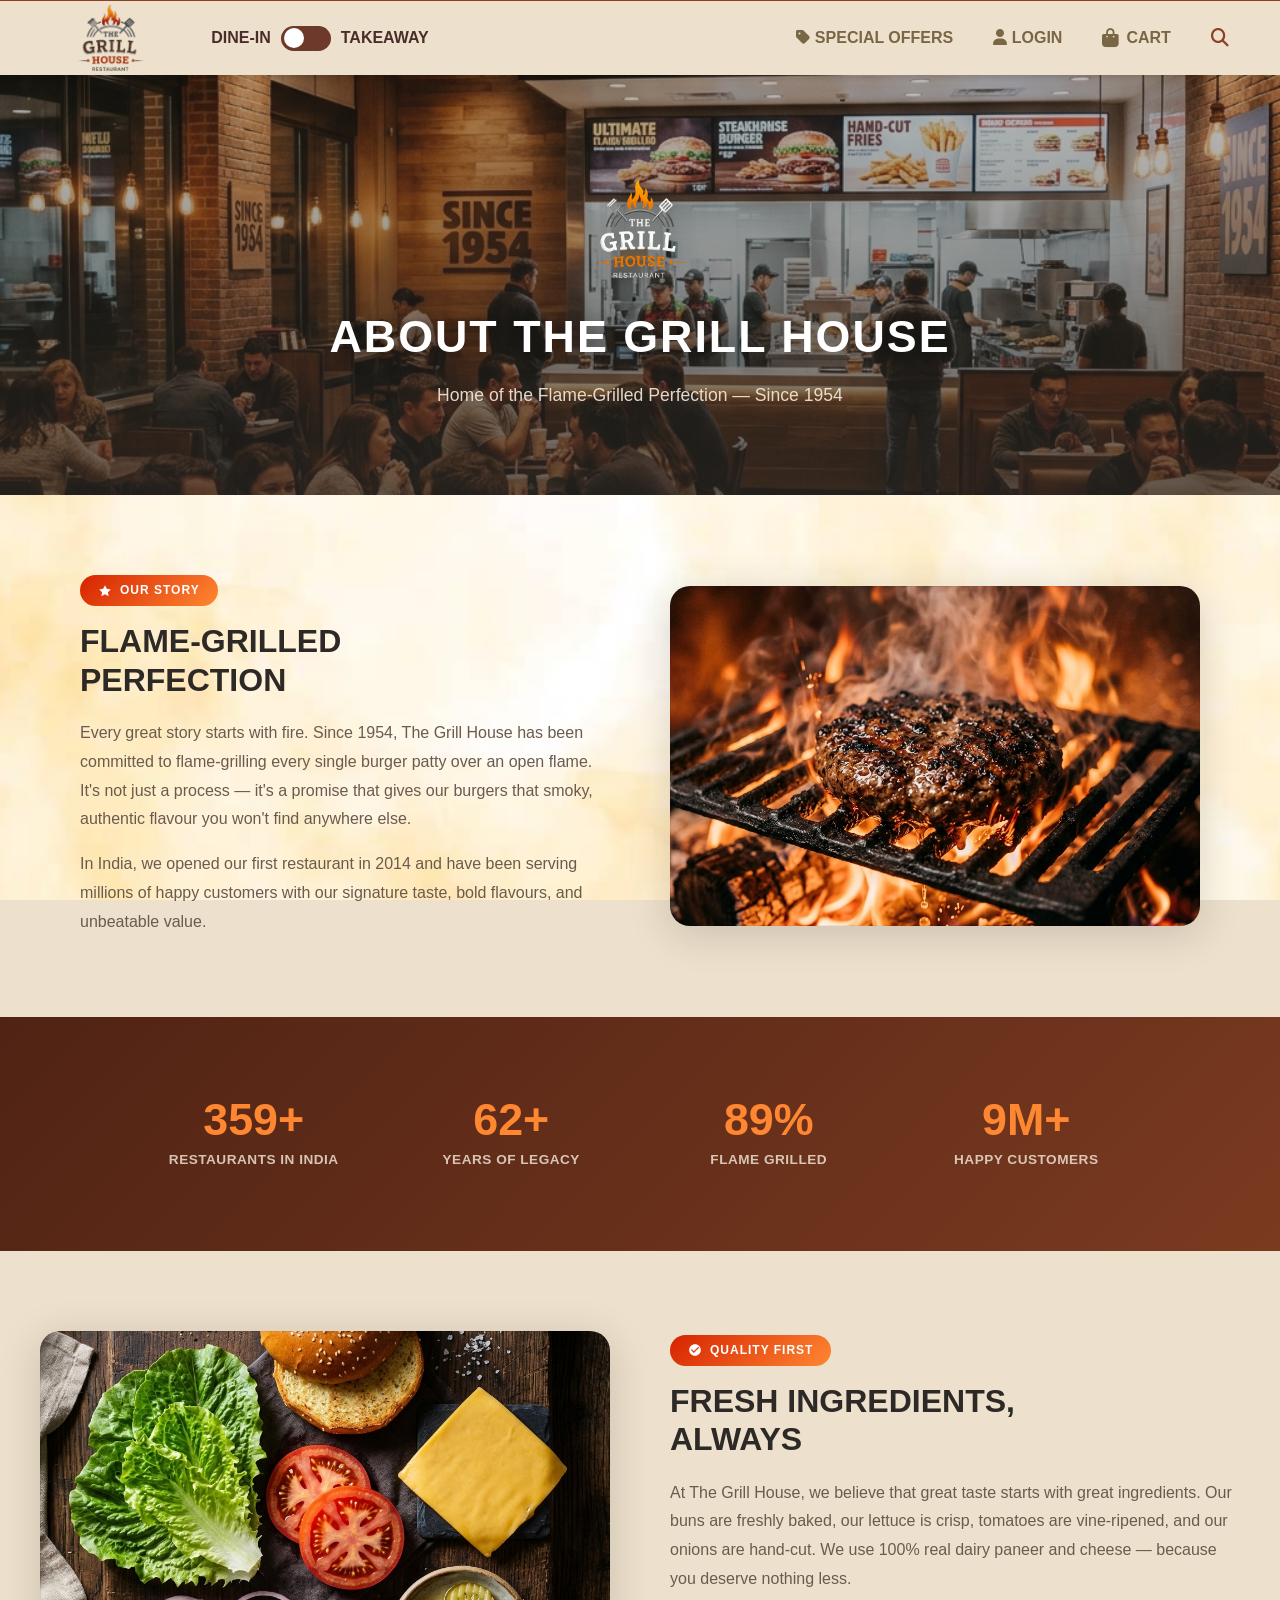
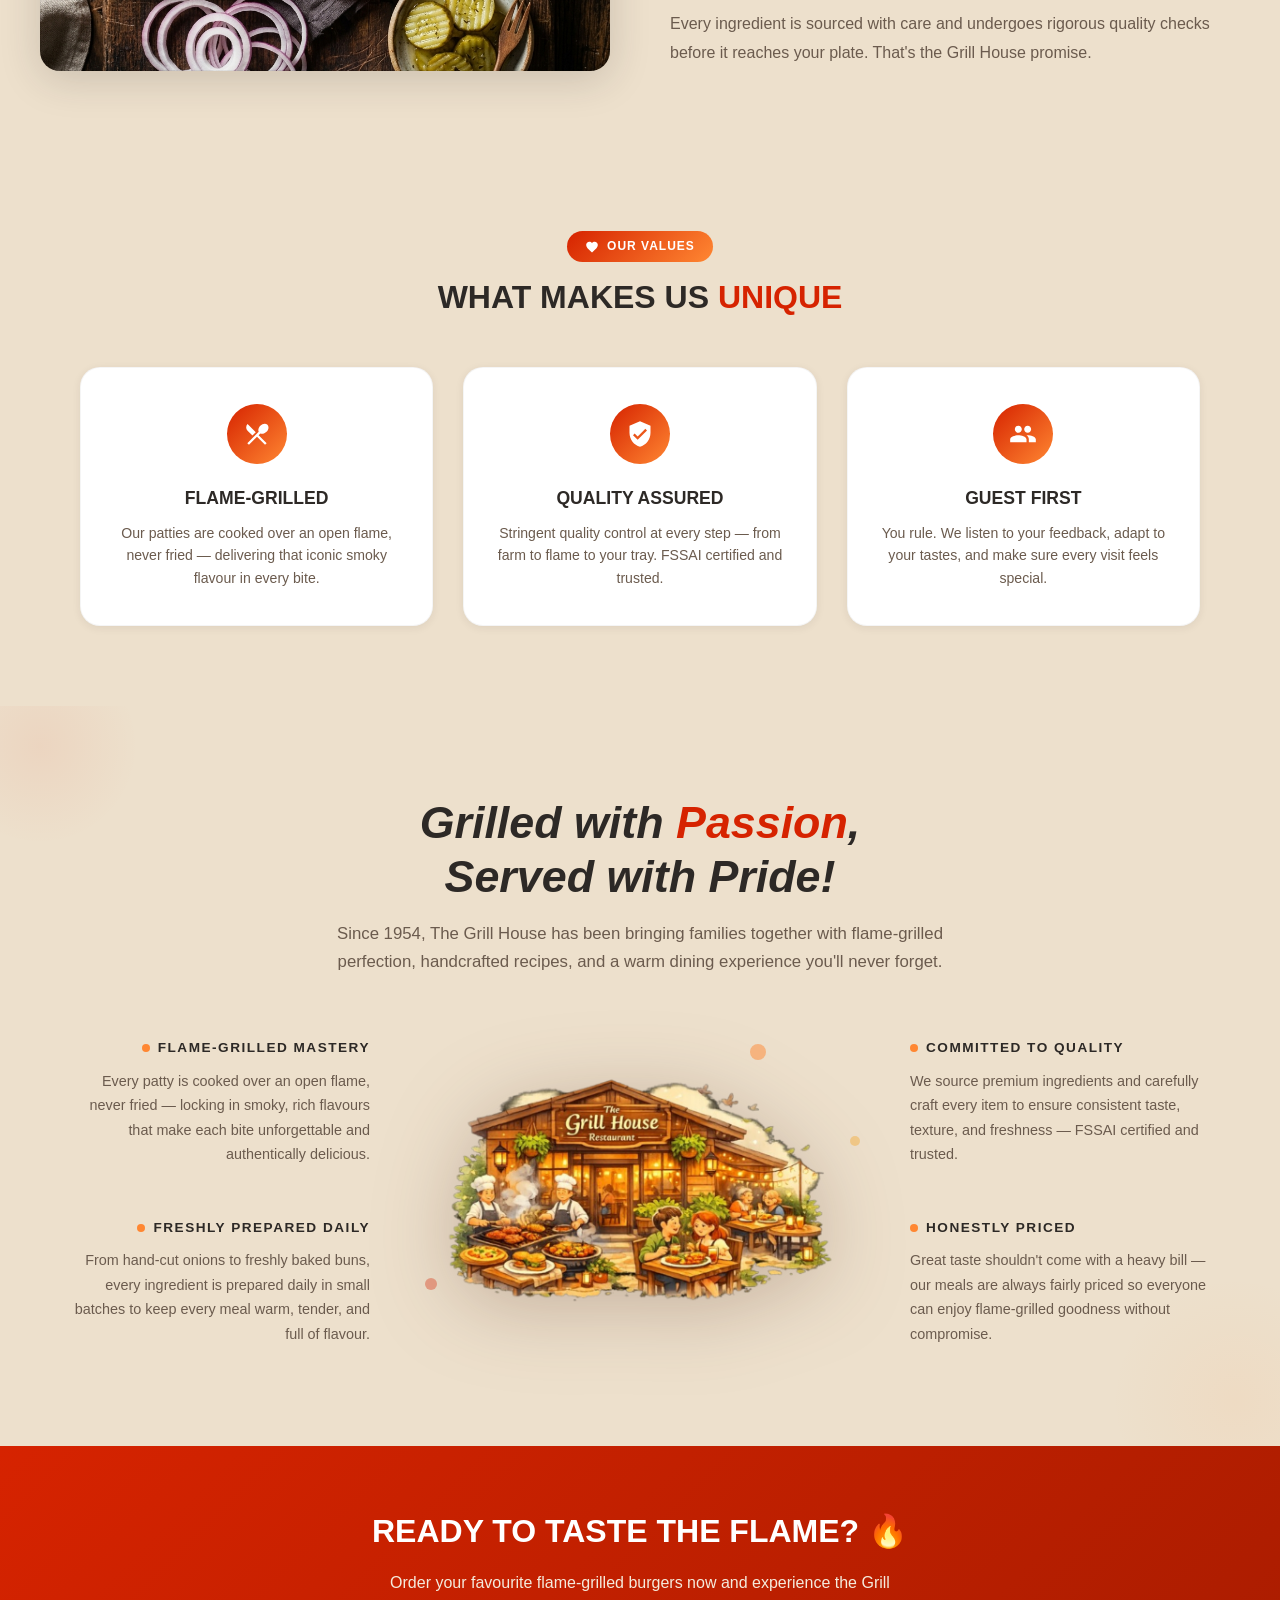
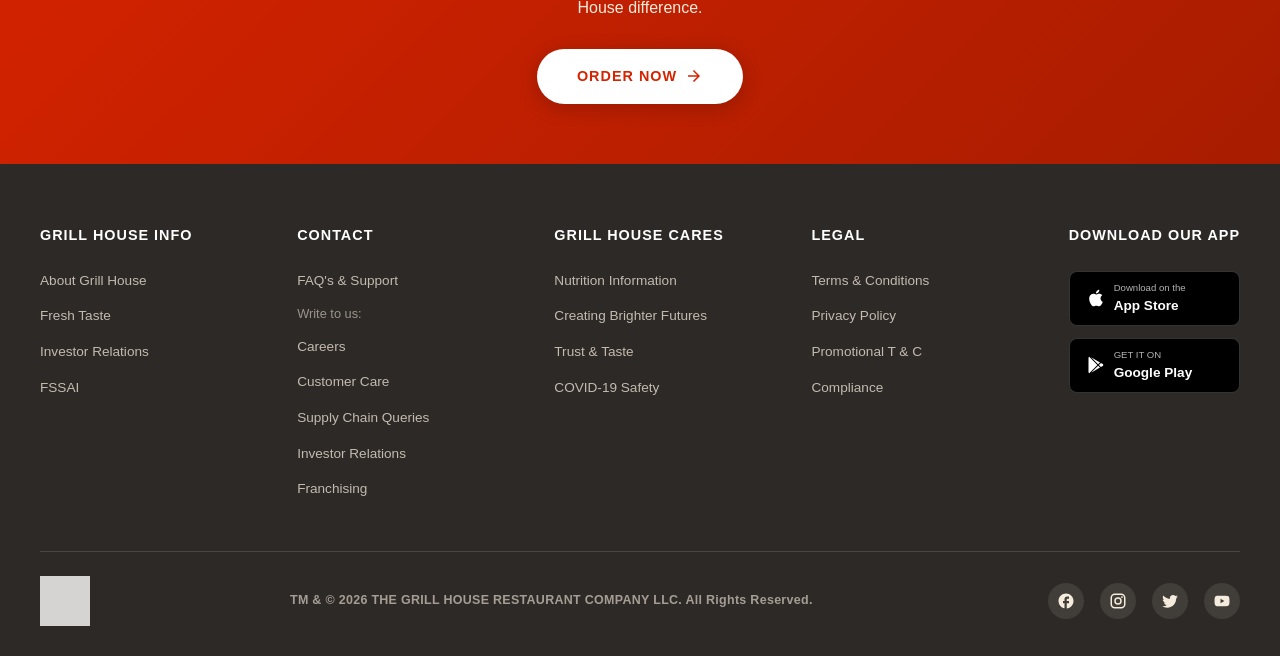
==== commit d1032ba3: "Update website and POS integration" ====
--- a/about.html
+++ b/about.html
@@ -77,7 +77,13 @@
         <span class="nav-item" id="loginBtn">
     <i class="fas fa-user"></i> LOGIN
 </span>
-        <span class="nav-item"><i class="fas fa-shopping-bag"></i> CART</span>
+       <span class="nav-item cart-nav" id="cartNav">
+    <span class="cart-icon-wrapper">
+        <i class="fas fa-shopping-bag"></i>
+        <span id="navCartCount" class="nav-cart-badge">0</span>
+    </span>
+    <span>CART</span>
+</span>
         <button class="search-btn" onclick="window.location.href='search.html'"><i class="fas fa-search"></i></button>
     </div>
 </nav>
--- a/los.css
+++ b/los.css
@@ -464,4 +464,62 @@
 
 }
 
+}
+
+
+
+
+
+
+/* ===============================
+   NAVBAR CART
+================================ */
+
+.cart-nav {
+    display: flex;
+    align-items: center;
+    gap: 7px;
+    position: relative;
+}
+
+/* Bag + badge wrapper */
+.cart-icon-wrapper {
+    position: relative;
+    display: inline-flex;
+    align-items: center;
+    justify-content: center;
+}
+
+/* Cart icon */
+.cart-icon-wrapper i {
+    font-size: 19px;
+    color: #796645;
+}
+
+/* Number badge */
+.nav-cart-badge {
+    position: absolute;
+
+    top: -9px;
+    right: -9px;
+
+    min-width: 16px;
+    height: 16px;
+
+    padding: 0 4px;
+
+    background: #8d4024;
+    color: white;
+
+    border-radius: 50%;
+
+    font-size: 10px;
+    font-weight: 800;
+
+    display: none;
+
+    align-items: center;
+    justify-content: center;
+
+    line-height: 16px;
 }
--- a/style.css
+++ b/style.css
@@ -11,7 +11,7 @@
 }
 
 /* --- NAVBAR --- */
-.navbar {
+/* .navbar {
     display: flex;
     align-items: center;
     justify-content: space-between;
@@ -20,6 +20,22 @@
     height: 75px;
     border-top: 1px solid #8d4024;
     box-shadow: 0 2px 5px rgba(0,0,0,0.1);
+} */
+
+.navbar {
+    display: flex;
+    align-items: center;
+    justify-content: space-between;
+    padding: 0 4%;
+    background: #EDE0CC;
+    height: 75px;
+    border-top: 1px solid #8d4024;
+    box-shadow: 0 2px 5px rgba(0,0,0,0.1);
+
+    /* STICKY NAVBAR */
+    position: sticky;
+    top: 0;
+    z-index: 9999;
 }
 .nav-left {
     display: flex;
@@ -180,8 +196,8 @@
     text-align: center;
     background: white;
     padding: 10px;
-    height: 140px;
-    border-radius: 15px;
+    height: 110px;
+    border-radius: 5px;
     cursor: pointer;
     box-shadow: 0 4px 6px rgba(0,0,0,0.05);
     transition: 0.3s;
@@ -370,83 +386,6 @@
     box-shadow: 0 8px 16px rgba(0,0,0,0.3); 
 }
 
-/* Search Page Styles */
-.search-page-body { background-color: #fdfaf6; }
-.search-container { padding: 60px 10%; }
-
-.search-input-box {
-    position: relative; 
-    display: flex; 
-    align-items: center;
-    background: #fff; 
-    border-radius: 50px; 
-    padding: 10px 25px;
-    box-shadow: 0 4px 12px rgba(0,0,0,0.08); 
-    border: 1px solid #ddd;
-}
-
-#searchInput { 
-    width: 100%; 
-    padding: 10px; 
-    font-size: 18px; 
-    border: none; 
-    outline: none; 
-    background: transparent; 
-}
-
-.clear-btn { 
-    background: #fff;            /* White background */
-    border: 1px solid #eee;      /* Light border */
-    width: 35px;                 /* Circle size */
-    height: 35px; 
-    border-radius: 50%;          /* Perfect circle */
-    font-size: 16px; 
-    cursor: pointer; 
-    color: #5d3a1a;              /* Burger King Brown color */
-    display: none;               /* Default hidden */
-    align-items: center;
-    justify-content: center;
-    box-shadow: 0 2px 5px rgba(0,0,0,0.1); /* Halka sa shadow */
-    margin-right: 10px;          /* Thodi jagah */
-    font-weight: 800;
-}
-
-.clear-btn:hover {
-    background: #f9f9f9;
-}
-.close-search-btn { 
-    text-decoration: none; 
-    color: black; 
-    font-size: 24px; 
-    margin-left: 15px; 
-}
-
-/* Vertical Alignment Section */
-.popular-section { 
-    margin-top: 40px; 
-    display: flex; 
-    flex-direction: column; /* Vertical ke liye */
-    gap: 12px;              /* Buttons ke beech space */
-}
-
-.popular-section p { 
-    font-weight: 700; 
-    color: #333; 
-    margin-bottom: 5px; 
-}
-
-.tag { 
-    padding: 15px 20px; 
-    background: #f0f0f0; 
-    border: none; 
-    border-radius: 10px; /* Thoda rectangular shape */
-    cursor: pointer; 
-    font-weight: 600; 
-    text-align: left;    /* Text left align */
-    width: 100%;         /* Poori width lega */
-    max-width: 400px;    /* List ki width limit */
-}
-
 
 
 /* * ===== FOOTER ===== */ 
@@ -614,3 +553,55 @@
 }
 
 
+/* ===============================
+   NAVBAR CART
+================================ */
+
+.cart-nav {
+    display: flex;
+    align-items: center;
+    gap: 7px;
+    position: relative;
+}
+
+/* Bag + badge wrapper */
+.cart-icon-wrapper {
+    position: relative;
+    display: inline-flex;
+    align-items: center;
+    justify-content: center;
+}
+
+/* Cart icon */
+.cart-icon-wrapper i {
+    font-size: 19px;
+    color: #796645;
+}
+
+/* Number badge */
+.nav-cart-badge {
+    position: absolute;
+
+    top: -9px;
+    right: -9px;
+
+    min-width: 16px;
+    height: 16px;
+
+    padding: 0 4px;
+
+    background: #8d4024;
+    color: white;
+
+    border-radius: 50%;
+
+    font-size: 10px;
+    font-weight: 800;
+
+    display: none;
+
+    align-items: center;
+    justify-content: center;
+
+    line-height: 16px;
+}
